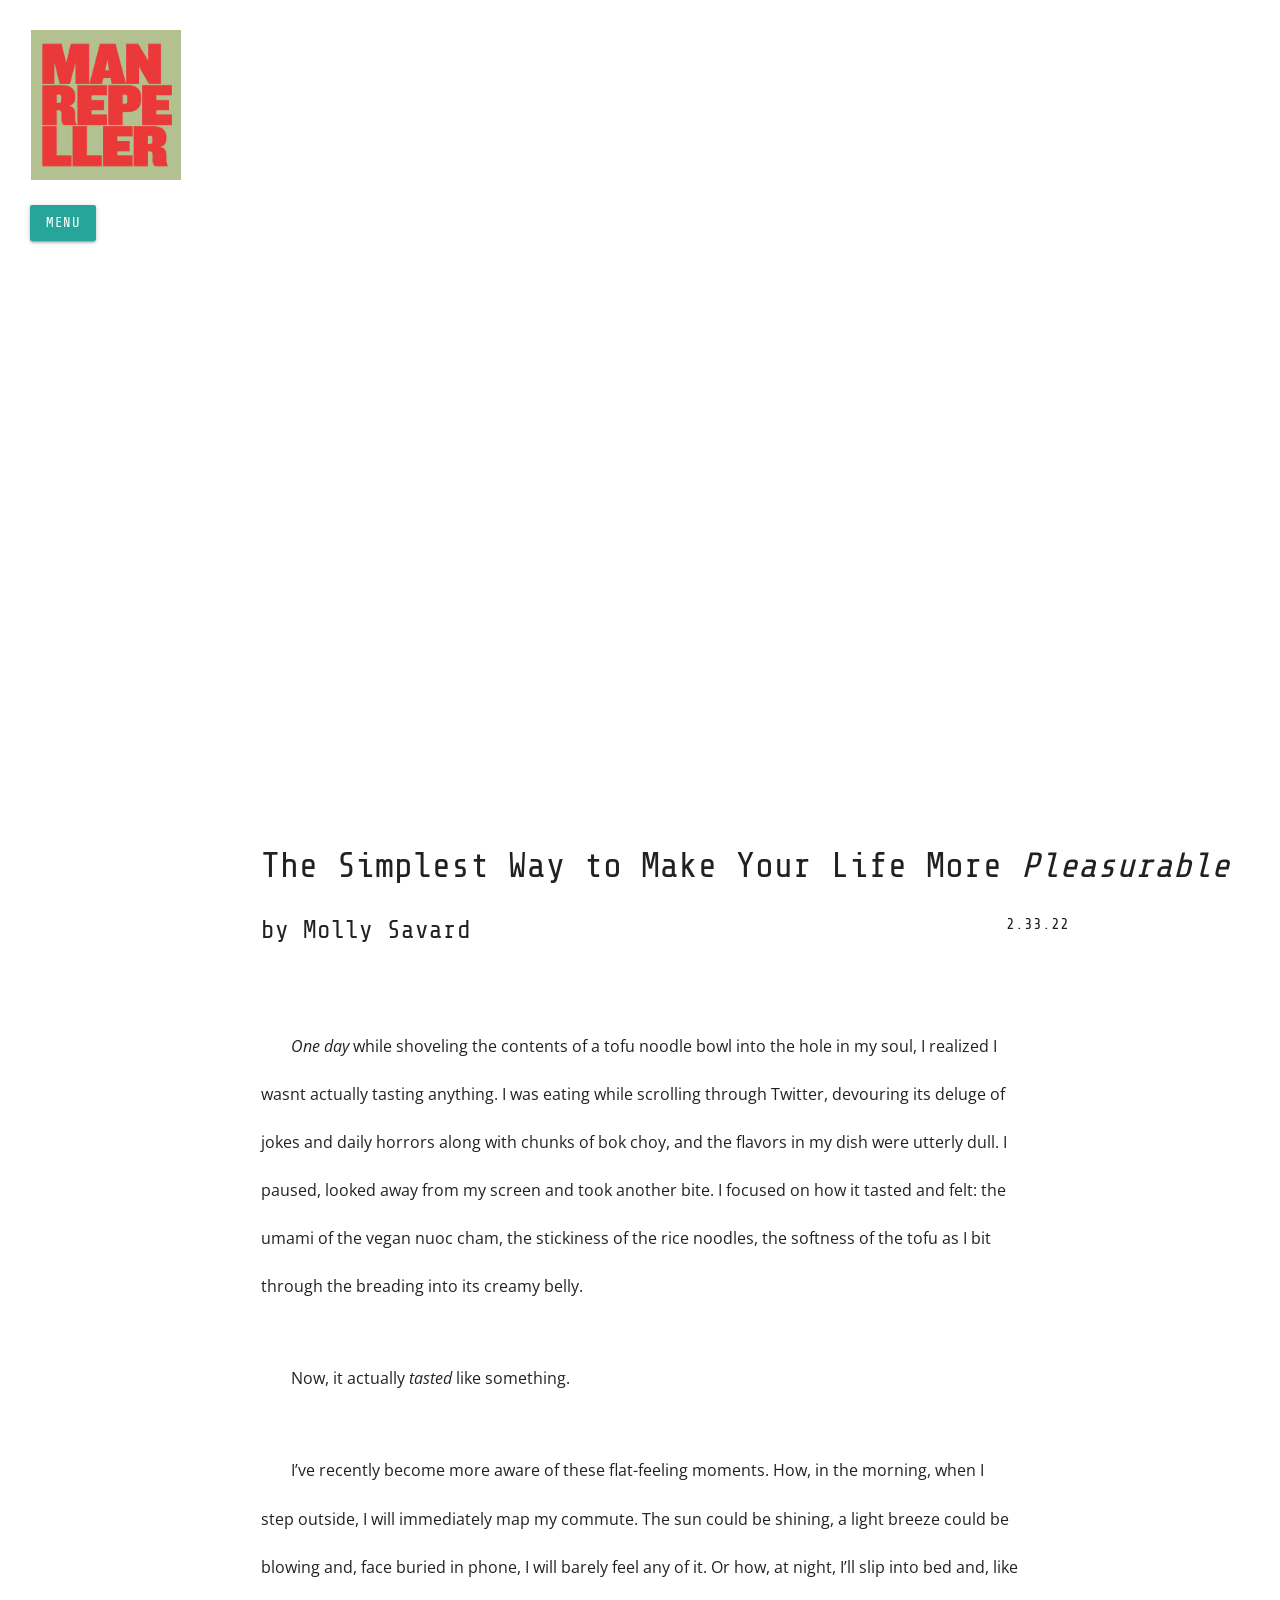
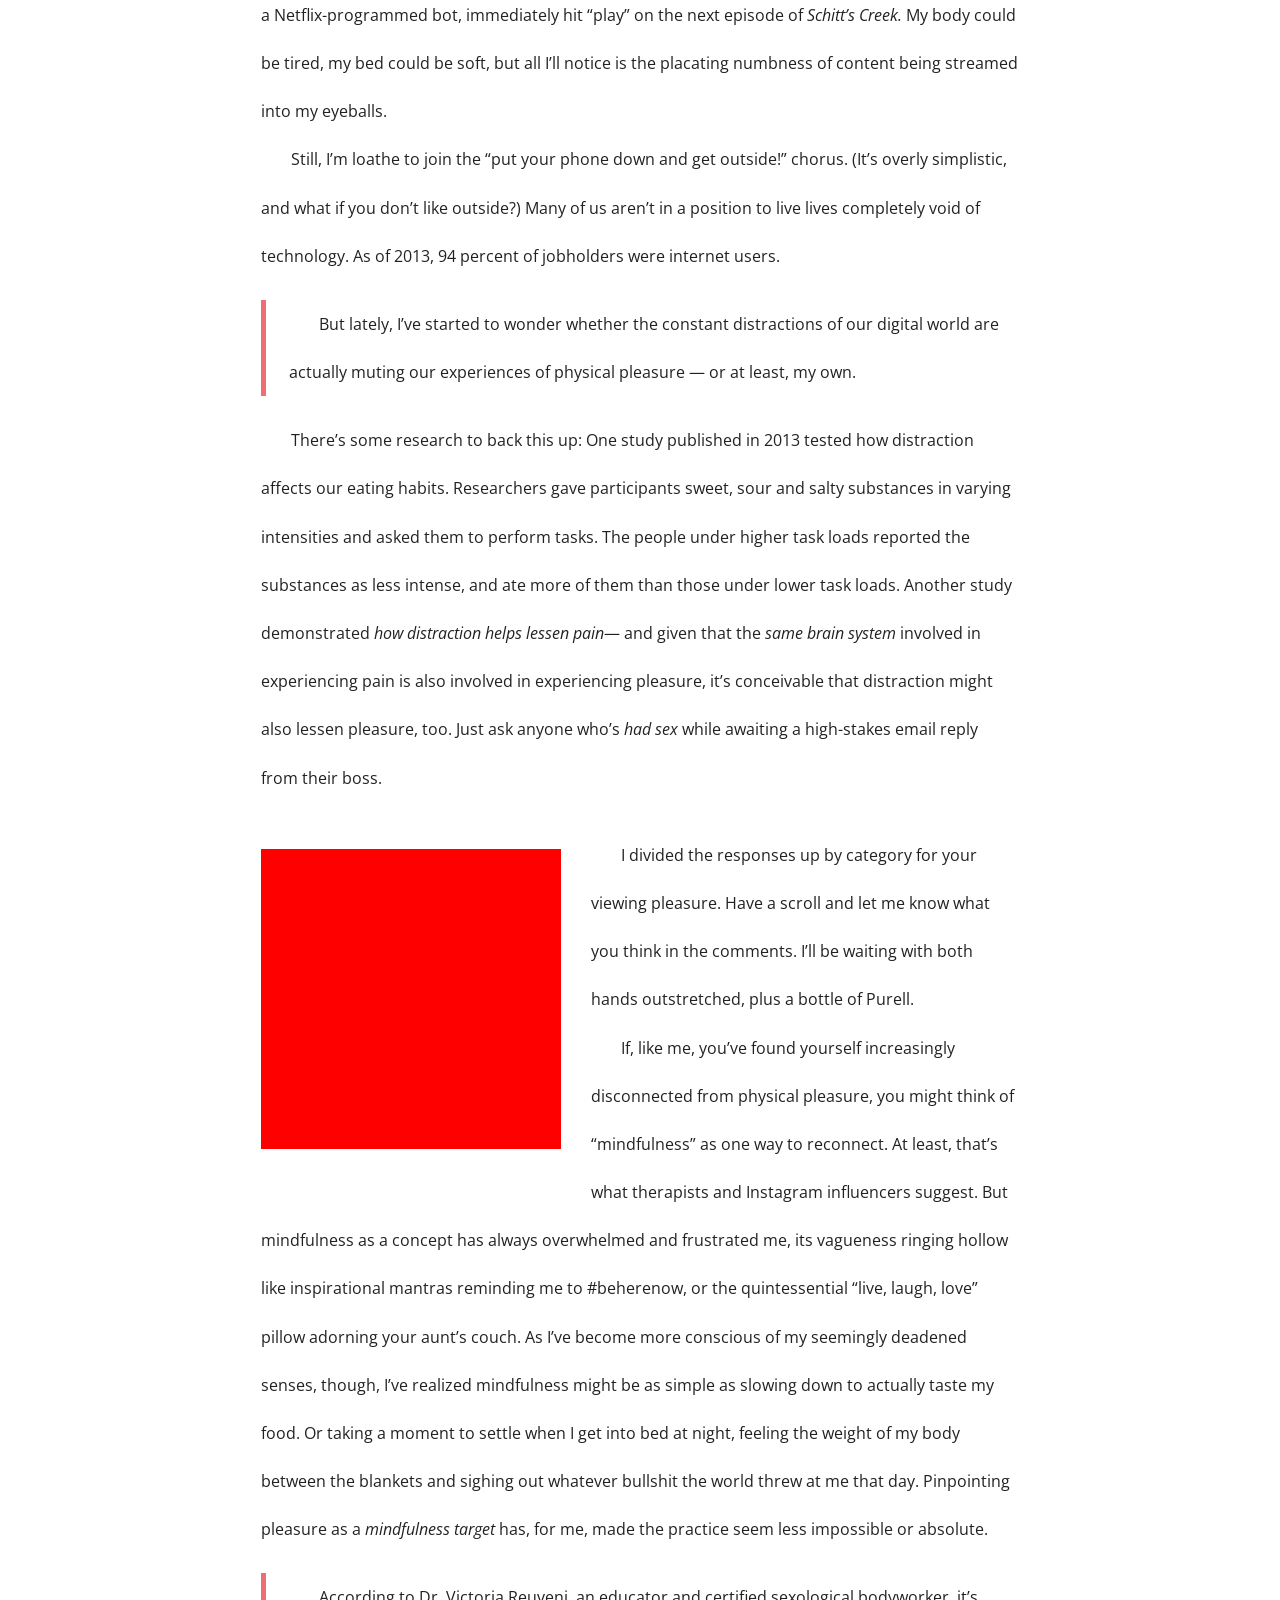
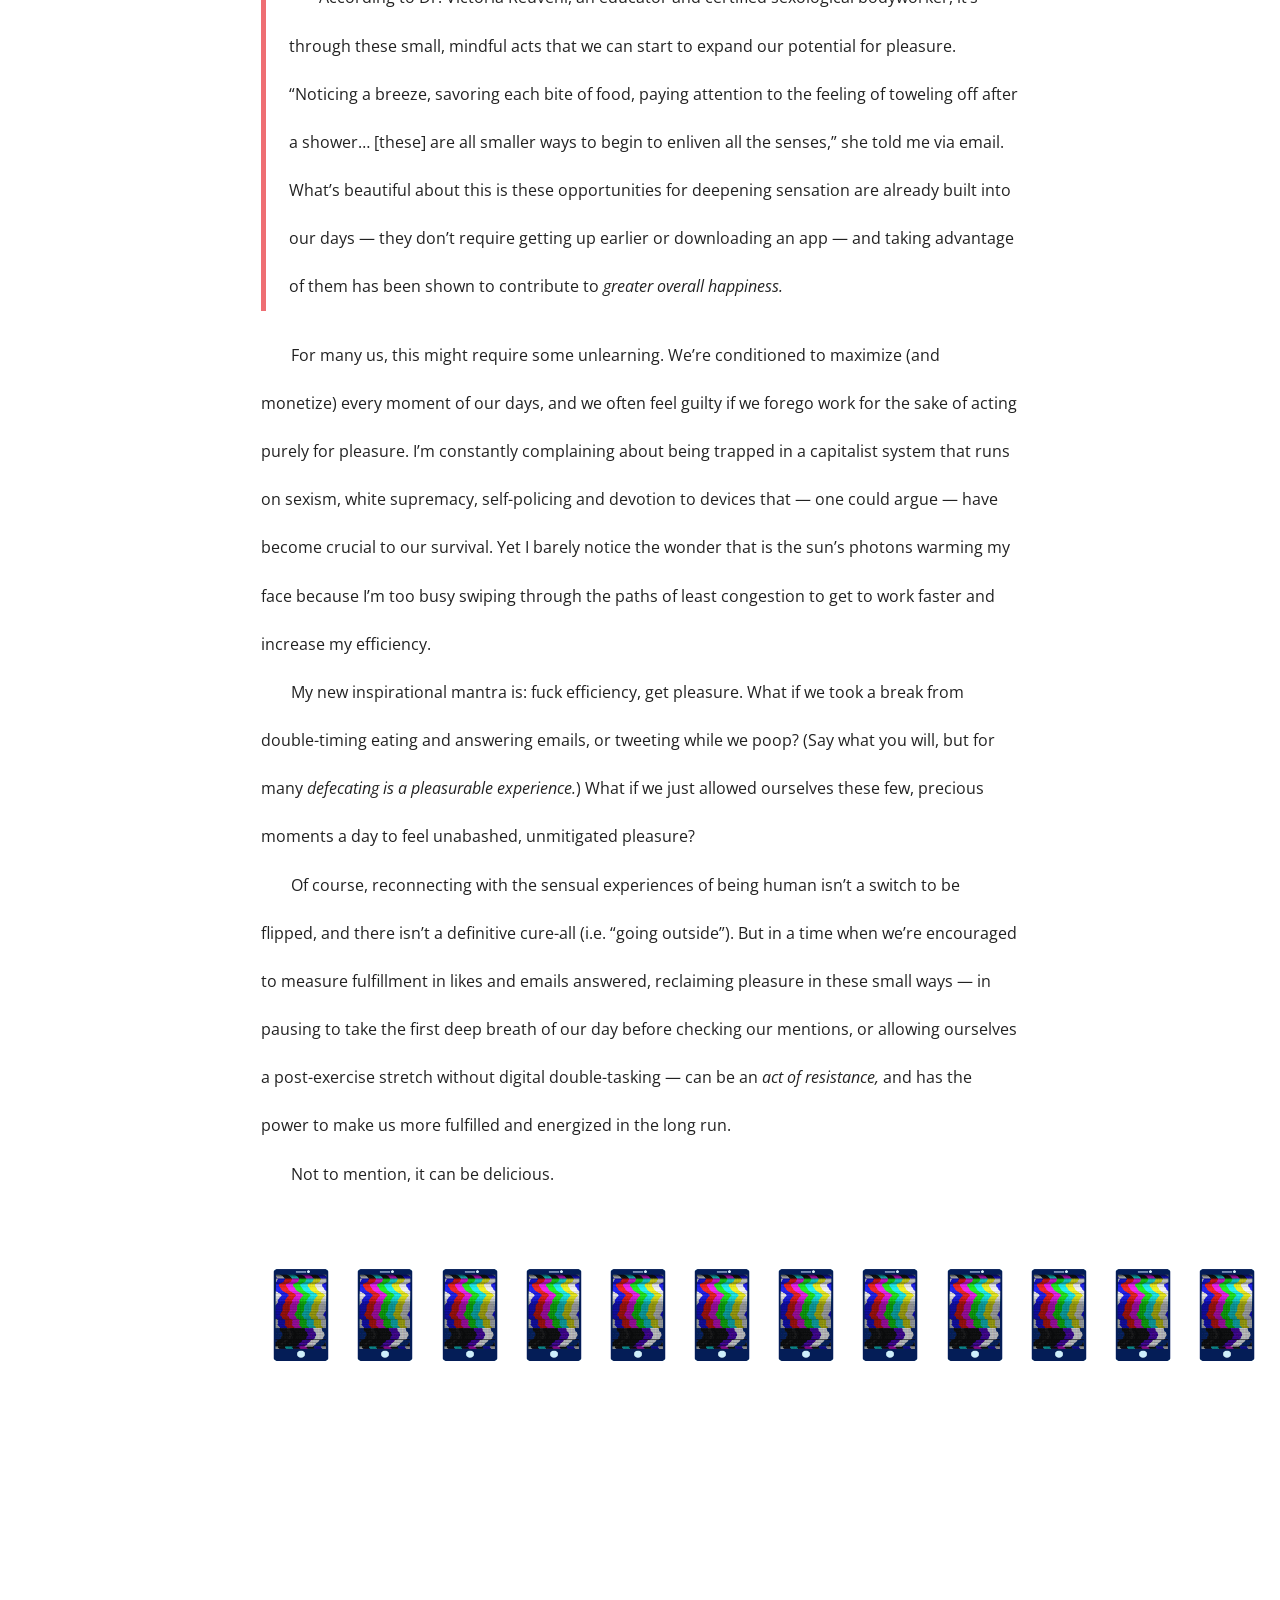
==== index.html @ 53911700 "Rename finalindex.html to index.html" ====
<!DOCTYPE html>
  <html>
    <head>
      <link rel="stylesheet" type="text/css" href="finalreset.css">
      <link rel="stylesheet" type="text/css" href="finalstyle.css">
      <script type="text/javascript" src="js/materialize.min.js"></script>
      <script type="text/javascript" src="finalscript.js"></script>
      <script src="https://ajax.googleapis.com/ajax/libs/jquery/3.4.0/jquery.min.js"></script>
      <!--Import Google Icon Font-->
      <link href="https://fonts.googleapis.com/icon?family=Material+Icons" rel="stylesheet">
      <link href="https://fonts.googleapis.com/css?family=Share+Tech+Mono" rel="stylesheet">
      <link href="https://fonts.googleapis.com/css?family=Open+Sans" rel="stylesheet">
      <link href="https://fonts.googleapis.com/css?family=Teko:600" rel="stylesheet">
       <!-- Compiled and minified CSS -->
    <link rel="stylesheet" href="https://cdnjs.cloudflare.com/ajax/libs/materialize/1.0.0/css/materialize.min.css">

    <!-- Compiled and minified JavaScript -->
    <script src="https://cdnjs.cloudflare.com/ajax/libs/materialize/1.0.0/js/materialize.min.js"></script>
      <!--Import materialize.css-->
      <link type="text/css" rel="stylesheet" href="css/materialize.min.css"  media="screen,projection"/>
      <!--Let browser know website is optimized for mobile-->
      <meta name="viewport" content="width=device-width, initial-scale=1.0"/>
    </head>
    <body>
      <div class="colum">
      <div class="row">
        <div class="col s3 m3-offset-3">
          <div class="logo">
            <img class="responsive-img" img src="MANREPELLERLOGO.jpg" alt="MRlogo"></a></div></div></div>
          <!-- Dropdown Trigger -->
        <h4><a class='dropdown-trigger btn' data-target='dropdown1'>MENU</a>
          <!-- Dropdown Structure -->
        <div class="dropdown">
          <ul id='dropdown1' class='dropdown-content'>
    <li><a href="https://www.manrepeller.com/"target="_blank">Man Repeller Home</a></li>
    <li><a href="https://www.manrepeller.com/2019/03/physical-pleasure-digital-world.html"target="_blank">Original Article</h4></a></li></ul></div></div>
              <div class="container">
              <div class="row">
              <div class="pleasuregif"><div class="parallax-container"><div class="parallax"><img class="responsive-img" img src="PLEASURE.gif" alt="HEROpleasuregif" height="800" width="1100"></div></div></div></div></div>
              <div class="row">
              <div class="col s12 m8-offset-2">
              <div class="header"><div class="title">
     <div class="h1">The Simplest Way to Make Your Life More <em>Pleasurable</em></div>
      <p><div class="h2">by Molly Savard</div></p>
      <p><div class="date">2.33.22</p></div></div></div></div></div>
             <div class="row">
              <div class="col s12 m10-offset-1">
                <h3>
       <div class="p"><em>One day</em> while shoveling the contents of a tofu noodle bowl into the hole in my soul, I realized I wasnt actually tasting anything. I was eating while scrolling through Twitter, devouring its deluge of jokes and daily horrors along with chunks of bok choy, and the flavors in my dish were utterly dull. I paused, looked away from my screen and took another bite. I focused on how it tasted and felt: the umami of the vegan nuoc cham, the stickiness of the rice noodles, the softness of the tofu as I bit through the breading into its creamy belly.</div>

        <p><div class="p"> Now, it actually <em>tasted</em> like something.</div></p>

        <div class="p"> I’ve recently become more aware of these flat-feeling moments. How, in the morning, when I step outside, I will immediately map my commute. The sun could be shining, a light breeze could be blowing and, face buried in phone, I will barely feel any of it. Or how, at night, I’ll slip into bed and, like a Netflix-programmed bot, immediately hit “play” on the next episode of <em>Schitt’s Creek.</em> My body could be tired, my bed could be soft, but all I’ll notice is the placating numbness of content being streamed into my eyeballs.</div>
        
         <div class="p">Still, I’m loathe to join the “put your phone down and get outside!” chorus. (It’s overly simplistic, and what if you don’t like outside?) Many of us aren’t in a position to live lives completely void of technology. As of 2013, 94 percent of jobholders were internet users. <blockquote>But lately, I’ve started to wonder whether the constant distractions of our digital world are actually muting our experiences of physical pleasure — or at least, my own.</blockquote></div>

         <div class="p">There’s some research to back this up: One study published in 2013 tested how distraction affects our eating habits. Researchers gave participants sweet, sour and salty substances in varying intensities and asked them to perform tasks. The people under higher task loads reported the substances as less intense, and ate more of them than those under lower task loads. Another study demonstrated <em>how distraction helps lessen pain</em>— and given that the <em>same brain system</em> involved in experiencing pain is also involved in experiencing pleasure, it’s conceivable that distraction might also lessen pleasure, too. Just ask anyone who’s <em>had sex</em> while awaiting a high-stakes email reply from their boss.</div></h3>

           <div class="brainbattery"><img class="materialboxed" width="300px" img class="responsive-img" img src="brainbattery.gif" alt="brainbatterygif"></div>

          <h3>
            <div class="p">I divided the responses up by category for your viewing pleasure. Have a scroll and let me know what you think in the comments. I’ll be waiting with both hands outstretched, plus a bottle of Purell.</div>

          <div class="p"> If, like me, you’ve found yourself increasingly disconnected from physical pleasure, you might think of “mindfulness” as one way to reconnect. At least, that’s what therapists and Instagram influencers suggest. But mindfulness as a concept has always overwhelmed and frustrated me, its vagueness ringing hollow like inspirational mantras reminding me to #beherenow, or the quintessential “live, laugh, love” pillow adorning your aunt’s couch. As I’ve become more conscious of my seemingly deadened senses, though, I’ve realized mindfulness might be as simple as slowing down to actually taste my food. Or taking a moment to settle when I get into bed at night, feeling the weight of my body between the blankets and sighing out whatever bullshit the world threw at me that day. Pinpointing pleasure as a <em>mindfulness target</em> has, for me, made the practice seem less impossible or absolute.</div>


         <div class="p"><blockquote>According to Dr. Victoria Reuveni, an educator and certified sexological bodyworker, it’s through these small, mindful acts that we can start to expand our potential for pleasure. “Noticing a breeze, savoring each bite of food, paying attention to the feeling of toweling off after a shower… [these] are all smaller ways to begin to enliven all the senses,” she told me via email. What’s beautiful about this is these opportunities for deepening sensation are already built into our days — they don’t require getting up earlier or downloading an app — and taking advantage of them has been shown to contribute to <em>greater overall happiness.</em></blockquote></div>


          <div class="p"> For many us, this might require some unlearning. We’re conditioned to maximize (and monetize) every moment of our days, and we often feel guilty if we forego work for the sake of acting purely for pleasure. I’m constantly complaining about being trapped in a capitalist system that runs on sexism, white supremacy, self-policing and devotion to devices that — one could argue — have become crucial to our survival. Yet I barely notice the wonder that is the sun’s photons warming my face because I’m too busy swiping through the paths of least congestion to get to work faster and increase my efficiency.</div>

          <div class="p">My new inspirational mantra is: fuck efficiency, get pleasure. What if we took a break from double-timing eating and answering emails, or tweeting while we poop? (Say what you will, but for many <em>defecating is a pleasurable experience.</em>) What if we just allowed ourselves these few, precious moments a day to feel unabashed, unmitigated pleasure?</div>


          <div class="p"> Of course, reconnecting with the sensual experiences of being human isn’t a switch to be flipped, and there isn’t a definitive cure-all (i.e. “going outside”). But in a time when we’re encouraged to measure fulfillment in likes and emails answered, reclaiming pleasure in these small ways — in pausing to take the first deep breath of our day before checking our mentions, or allowing ourselves a post-exercise stretch without digital double-tasking — can be an <em> act of resistance,</em> and has the power to make us more fulfilled and energized in the long run.</div>

          <div class="p"> Not to mention, it can be delicious.</div></h3>

            <div class="row">
              <div class="col s4 m12">
            <div class="colorstatic">
            <img src="colorstatic.gif" alt="littlephone" height="100px" width="80px">
            <img src="colorstatic.gif" alt="littlephone" height="100px" width="80px">
            <img src="colorstatic.gif" alt="littlephone" height="100px" width="80px">
             <img src="colorstatic.gif" alt="littlephone" height="100px" width="80px">
            <img src="colorstatic.gif" alt="littlephone" height="100px" width="80px">
            <img src="colorstatic.gif" alt="littlephone" height="100px" width="80px">
            <img src="colorstatic.gif" alt="littlephone" height="100px" width="80px">
            <img src="colorstatic.gif" alt="littlephone" height="100px" width="80px">
            <img src="colorstatic.gif" alt="littlephone" height="100px" width="80px">
            <img src="colorstatic.gif" alt="littlephone" height="100px" width="80px">
            <img src="colorstatic.gif" alt="littlephone" height="100px" width="80px">
            <img src="colorstatic.gif" alt="littlephone" height="100px" width="80px">
         </div></div></div></div>
      </div>

    </body>
  </html>
---- finalstyle.css ----
.h1{
	font-family: 'Share Tech Mono', monospace;
	font-size: 35px;
	margin-left: 250px;
	margin-top: 50px;
	float: left;
}


.pleasuregif{ 
	float: left;
	margin-left: 30px;
	min-width: 100%;
	min-height: 100%;
}

.h2{
	font-family: 'Share Tech Mono', monospace;
	font-size: 25px;
	margin-left: 250px;
	margin-top: 20px;
	float: left;
}

.date{
	font-family: 'Share Tech Mono', monospace;
	font-size: 16px;
	float: right;
	margin-right: 200px;
	margin-bottom: 20px;
	margin-top: 20px;
}

.h3{
	font-family: 'Open Sans', sans-serif;
	font-size: 25px;
	float: center;
	margin-left: auto;
	margin-right: auto;
}

.p{
	font-family: 'Open Sans', sans-serif;
	float: center;
	margin-left: 250px;
	margin-right: 250px;
	font-size: 16px;
	text-indent: 30px;
}

.responsive-img{
  height: auto;
  width: 100%;
}

.logo{
	float: left;
	margin-left: 20px;
	margin-top: 30px;
	margin-right: 40px;
	max-width: 150px;
	max-height: 150px;
}

.dropdown{
	float: left;
	margin-left: 20px;
	margin-top: 30px;
	margin-right: 10px;
}

h4{
	font-family: 'Share Tech Mono', monospace;
	font-size: 16px;
}



.brainbattery{
	float: left;
	margin-left: 250px;
	margin-top: 30px;
	margin-bottom: 30px;
	margin-right: 30px;
	flex-wrap: 20px;
	max-width: 300px;
	max-height: 300px;
}

.colorstatic{
	align-content: left;
	margin-top: 50px;
	margin-left: 250px;
	margin-bottom: 200px;
}
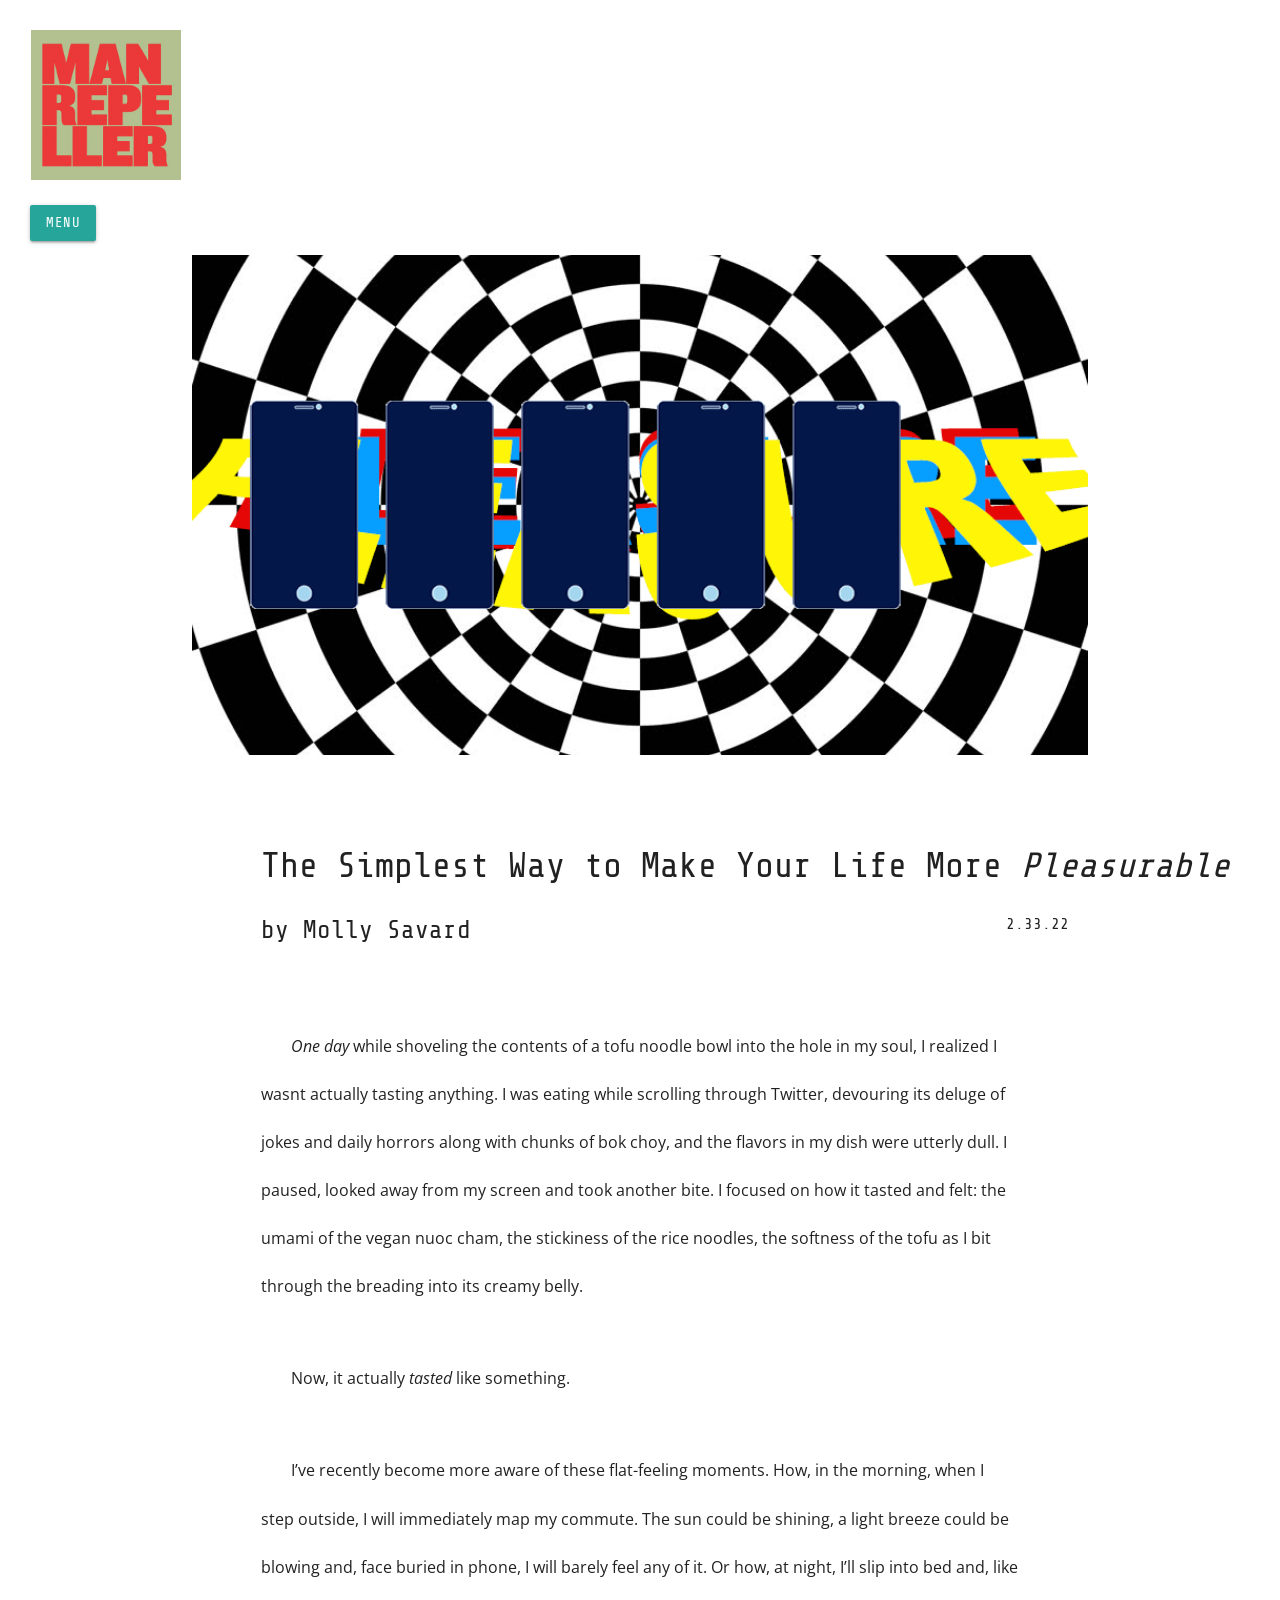
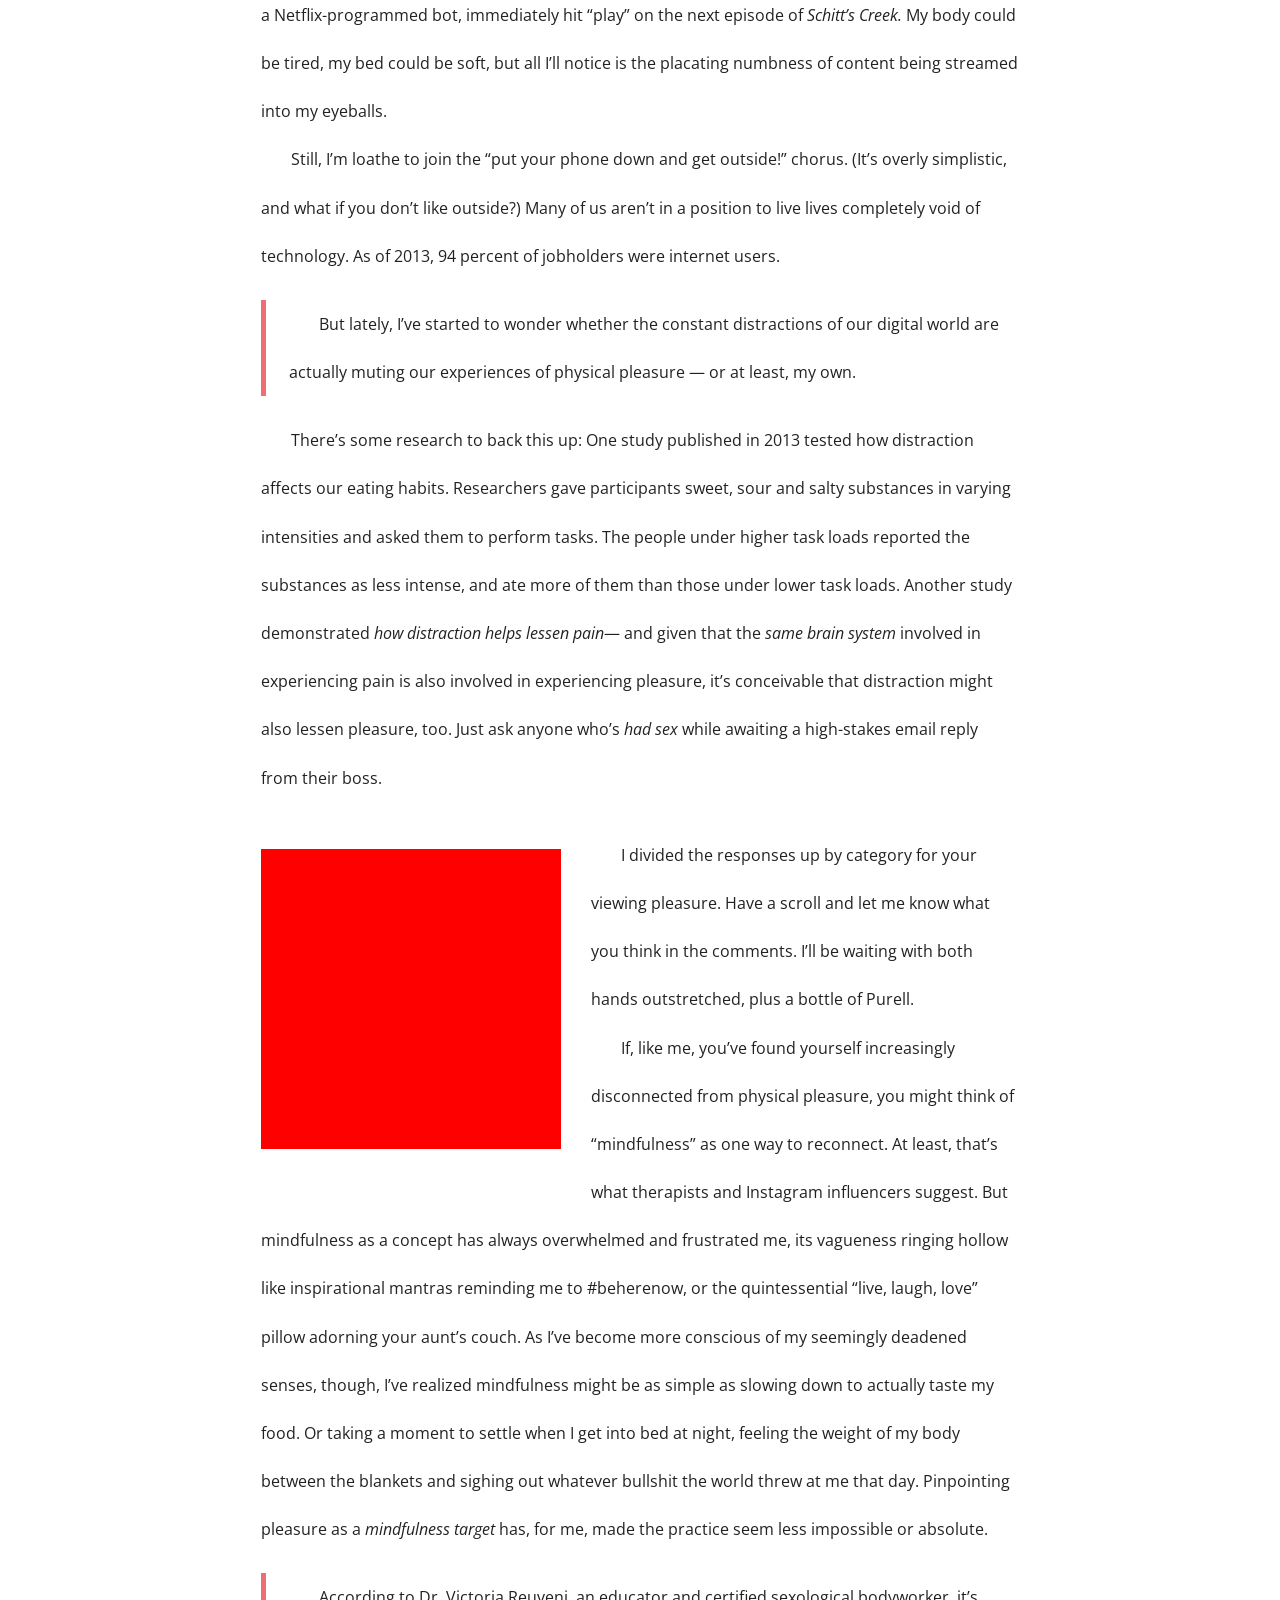
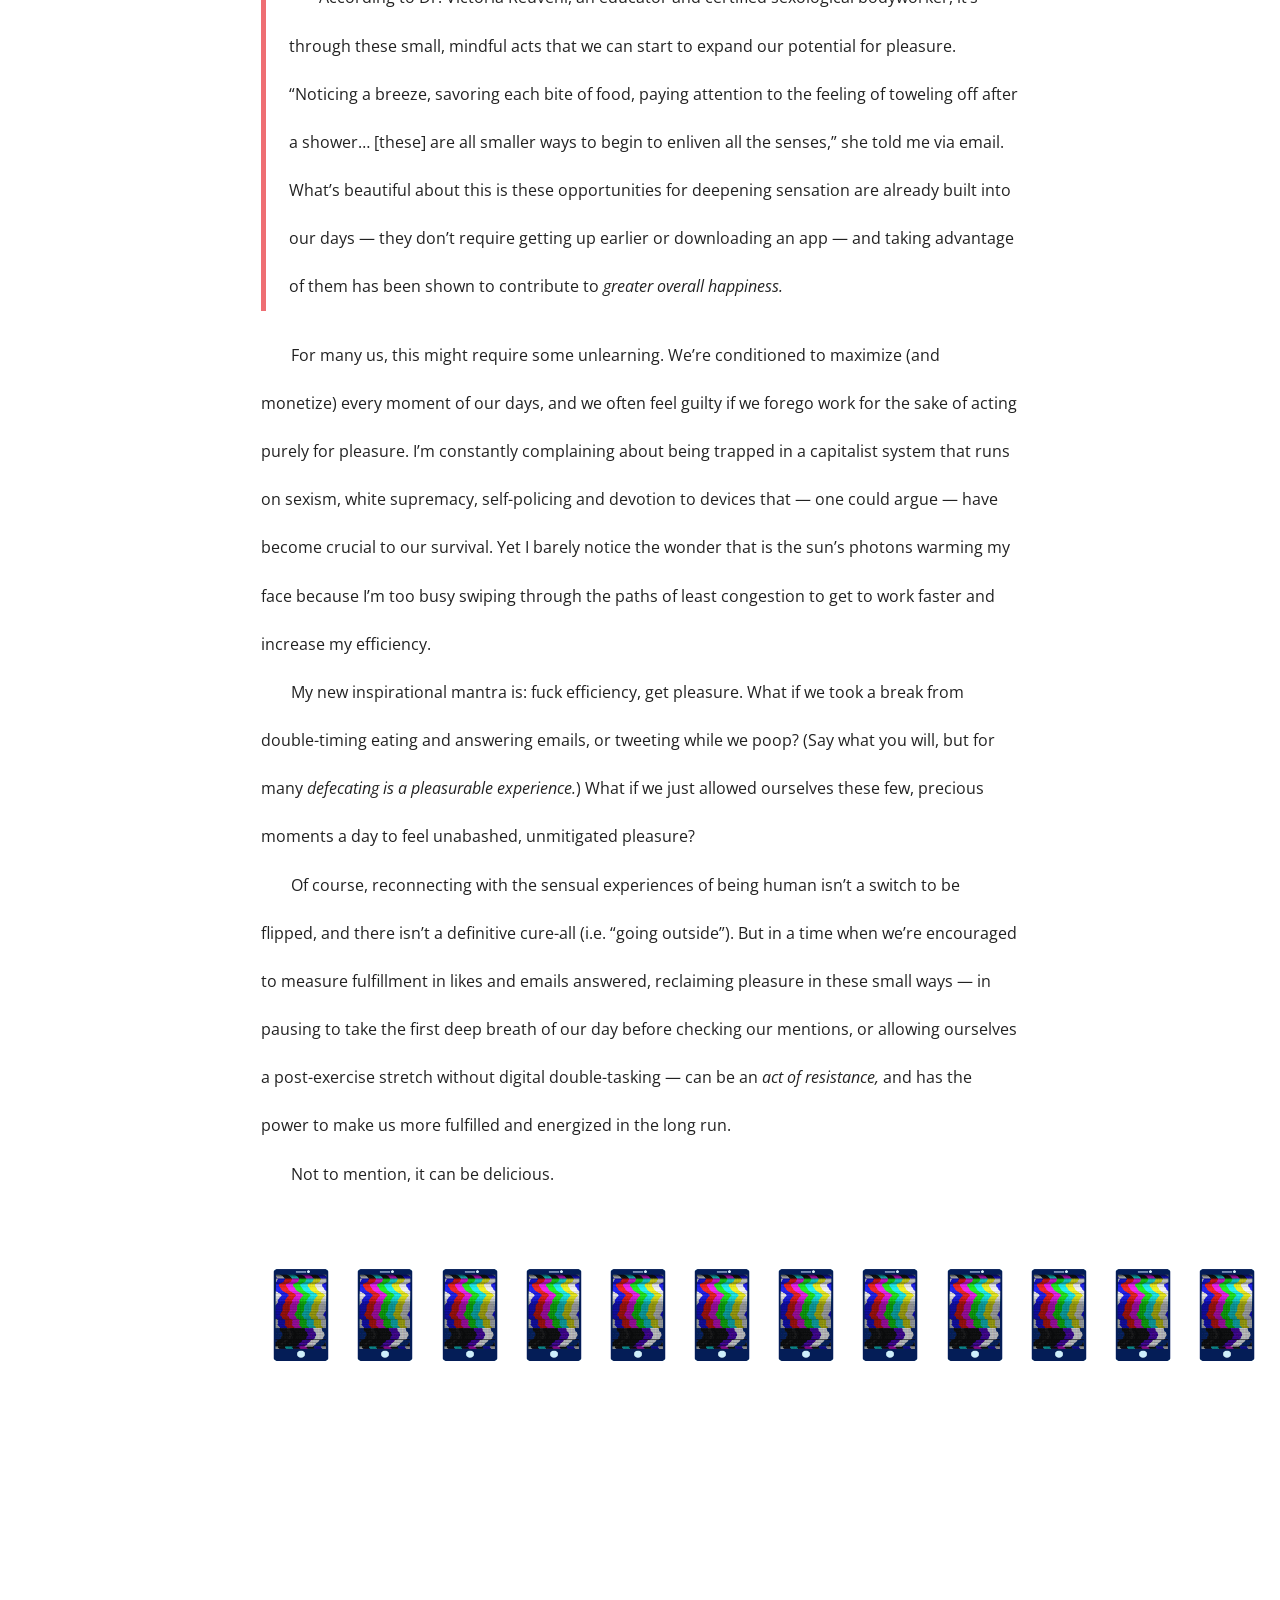
==== commit 2b8819f8: "Update index.html" ====
--- a/index.html
+++ b/index.html
@@ -1,10 +1,10 @@
  <!DOCTYPE html>
   <html>
     <head>
-      <link rel="stylesheet" type="text/css" href="finalreset.css">
-      <link rel="stylesheet" type="text/css" href="finalstyle.css">
+      <link rel="stylesheet" type="text/css" href="reset.css">
+      <link rel="stylesheet" type="text/css" href="style.css">
       <script type="text/javascript" src="js/materialize.min.js"></script>
-      <script type="text/javascript" src="finalscript.js"></script>
+      <script type="text/javascript" src="script.js"></script>
       <script src="https://ajax.googleapis.com/ajax/libs/jquery/3.4.0/jquery.min.js"></script>
       <!--Import Google Icon Font-->
       <link href="https://fonts.googleapis.com/icon?family=Material+Icons" rel="stylesheet">
@@ -36,7 +36,7 @@
     <li><a href="https://www.manrepeller.com/2019/03/physical-pleasure-digital-world.html"target="_blank">Original Article</h4></a></li></ul></div></div>
               <div class="container">
               <div class="row">
-              <div class="pleasuregif"><div class="parallax-container"><div class="parallax"><img class="responsive-img" img src="PLEASURE.gif" alt="HEROpleasuregif" height="800" width="1100"></div></div></div></div></div>
+              <div class="pleasure.gif"><div class="parallax-container"><div class="parallax"><img class="responsive-img" img src="PLEASURE.gif" alt="HEROpleasuregif" height="800" width="1100"></div></div></div></div></div>
               <div class="row">
               <div class="col s12 m8-offset-2">
               <div class="header"><div class="title">
--- a/style.css
+++ b/style.css
@@ -0,0 +1,102 @@
+.h1{
+	font-family: 'Share Tech Mono', monospace;
+	font-size: 35px;
+	margin-left: 250px;
+	margin-top: 50px;
+	float: left;
+}
+
+
+.pleasuregif{ 
+	float: left;
+	margin-left: 30px;
+	min-width: 100%;
+	min-height: 100%;
+}
+
+.h2{
+	font-family: 'Share Tech Mono', monospace;
+	font-size: 25px;
+	margin-left: 250px;
+	margin-top: 20px;
+	float: left;
+}
+
+.date{
+	font-family: 'Share Tech Mono', monospace;
+	font-size: 16px;
+	float: right;
+	margin-right: 200px;
+	margin-bottom: 20px;
+	margin-top: 20px;
+}
+
+.h3{
+	font-family: 'Open Sans', sans-serif;
+	font-size: 25px;
+	float: center;
+	margin-left: auto;
+	margin-right: auto;
+}
+
+.p{
+	font-family: 'Open Sans', sans-serif;
+	float: center;
+	margin-left: 250px;
+	margin-right: 250px;
+	font-size: 16px;
+	text-indent: 30px;
+}
+
+.responsive-img{
+  height: auto;
+  width: 100%;
+}
+
+.logo{
+	float: left;
+	margin-left: 20px;
+	margin-top: 30px;
+	margin-right: 40px;
+	max-width: 150px;
+	max-height: 150px;
+}
+
+.dropdown{
+	float: left;
+	margin-left: 20px;
+	margin-top: 30px;
+	margin-right: 10px;
+}
+
+h4{
+	font-family: 'Share Tech Mono', monospace;
+	font-size: 16px;
+}
+
+
+
+.brainbattery{
+	float: left;
+	margin-left: 250px;
+	margin-top: 30px;
+	margin-bottom: 30px;
+	margin-right: 30px;
+	flex-wrap: 20px;
+	max-width: 300px;
+	max-height: 300px;
+}
+
+.colorstatic{
+	align-content: left;
+	margin-top: 50px;
+	margin-left: 250px;
+	margin-bottom: 200px;
+}
+
+
+
+
+
+
+
